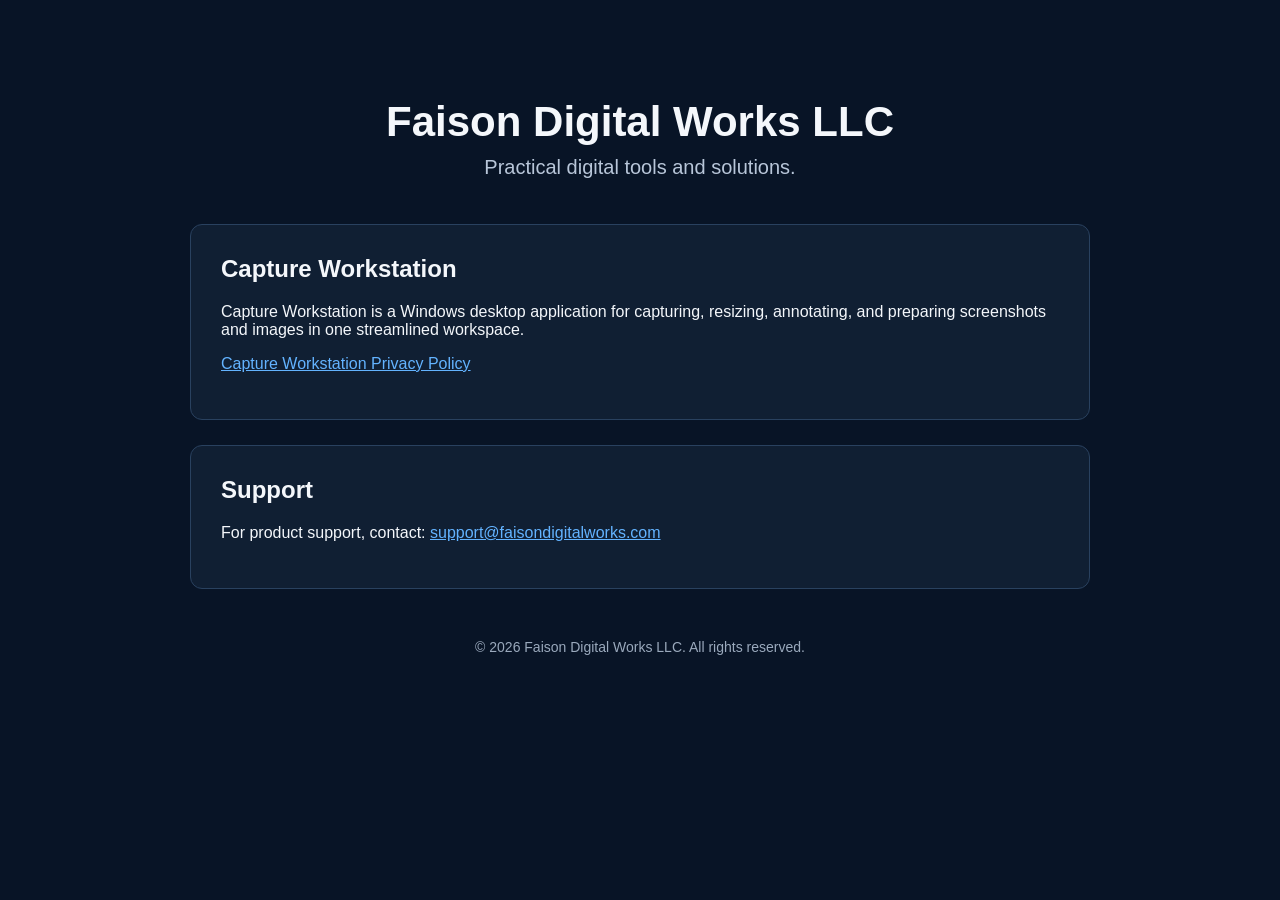
==== index.html @ 3bdb2422 "Create index.html" ====
<!DOCTYPE html>
<html lang="en">
<head>
  <meta charset="UTF-8">
  <meta name="viewport" content="width=device-width, initial-scale=1.0">
  <title>Faison Digital Works LLC</title>
  <style>
    body {
      margin: 0;
      font-family: Arial, Helvetica, sans-serif;
      background: #081426;
      color: #f4f7fb;
    }
    .wrap {
      max-width: 900px;
      margin: auto;
      padding: 70px 25px;
      text-align: center;
    }
    h1 {
      font-size: 42px;
      margin-bottom: 10px;
    }
    .tagline {
      font-size: 20px;
      color: #b8c6d9;
      margin-bottom: 45px;
    }
    .card {
      background: #101f33;
      border: 1px solid #29415f;
      border-radius: 12px;
      padding: 30px;
      margin: 25px 0;
      text-align: left;
    }
    h2 {
      margin-top: 0;
    }
    a {
      color: #63b3ff;
    }
    .footer {
      margin-top: 50px;
      font-size: 14px;
      color: #9aa9bc;
    }
  </style>
</head>

<body>
  <div class="wrap">

    <h1>Faison Digital Works LLC</h1>

    <div class="tagline">
      Practical digital tools and solutions.
    </div>

    <div class="card">
      <h2>Capture Workstation</h2>
      <p>
        Capture Workstation is a Windows desktop application for capturing,
        resizing, annotating, and preparing screenshots and images in one
        streamlined workspace.
      </p>

      <p>
        <a href="privacy.html">Capture Workstation Privacy Policy</a>
      </p>
    </div>

    <div class="card">
      <h2>Support</h2>
      <p>
        For product support, contact:
        <a href="mailto:support@faisondigitalworks.com">
          support@faisondigitalworks.com
        </a>
      </p>
    </div>

    <div class="footer">
      © 2026 Faison Digital Works LLC. All rights reserved.
    </div>

  </div>
</body>
</html>
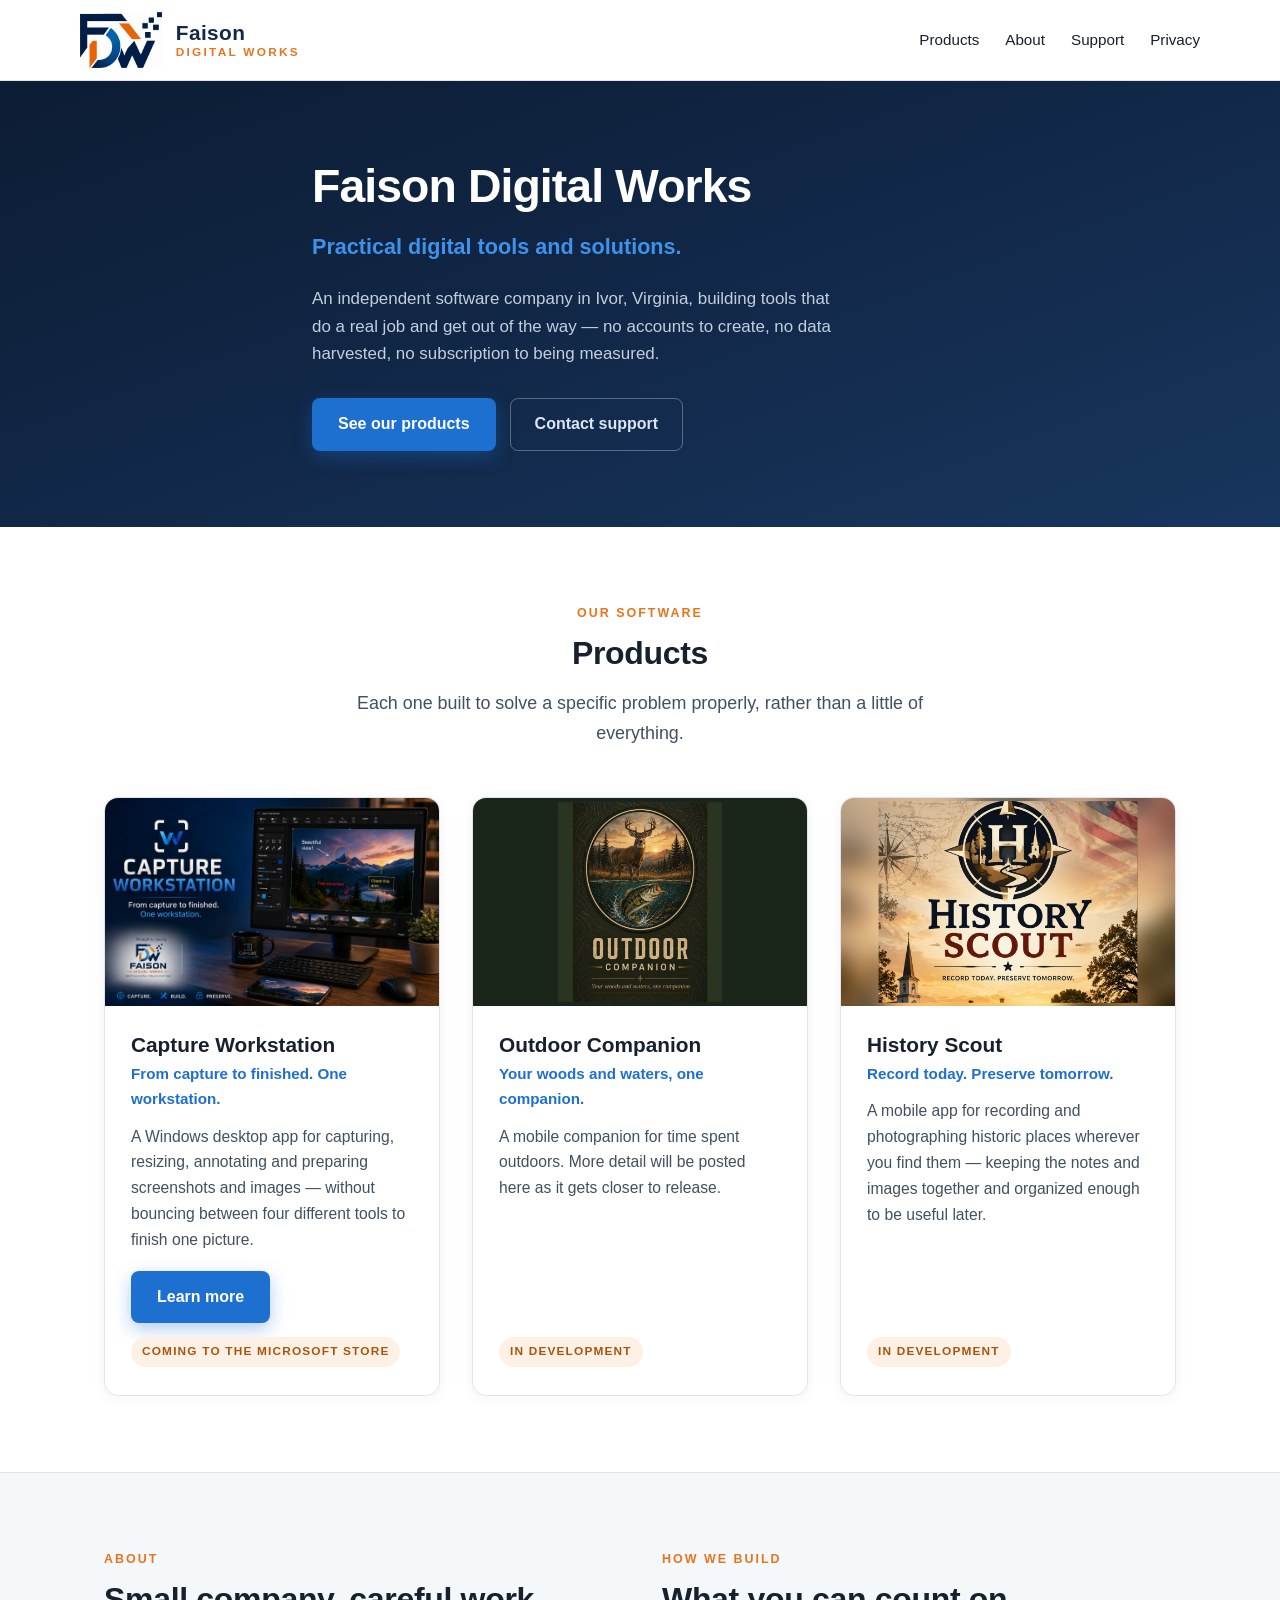
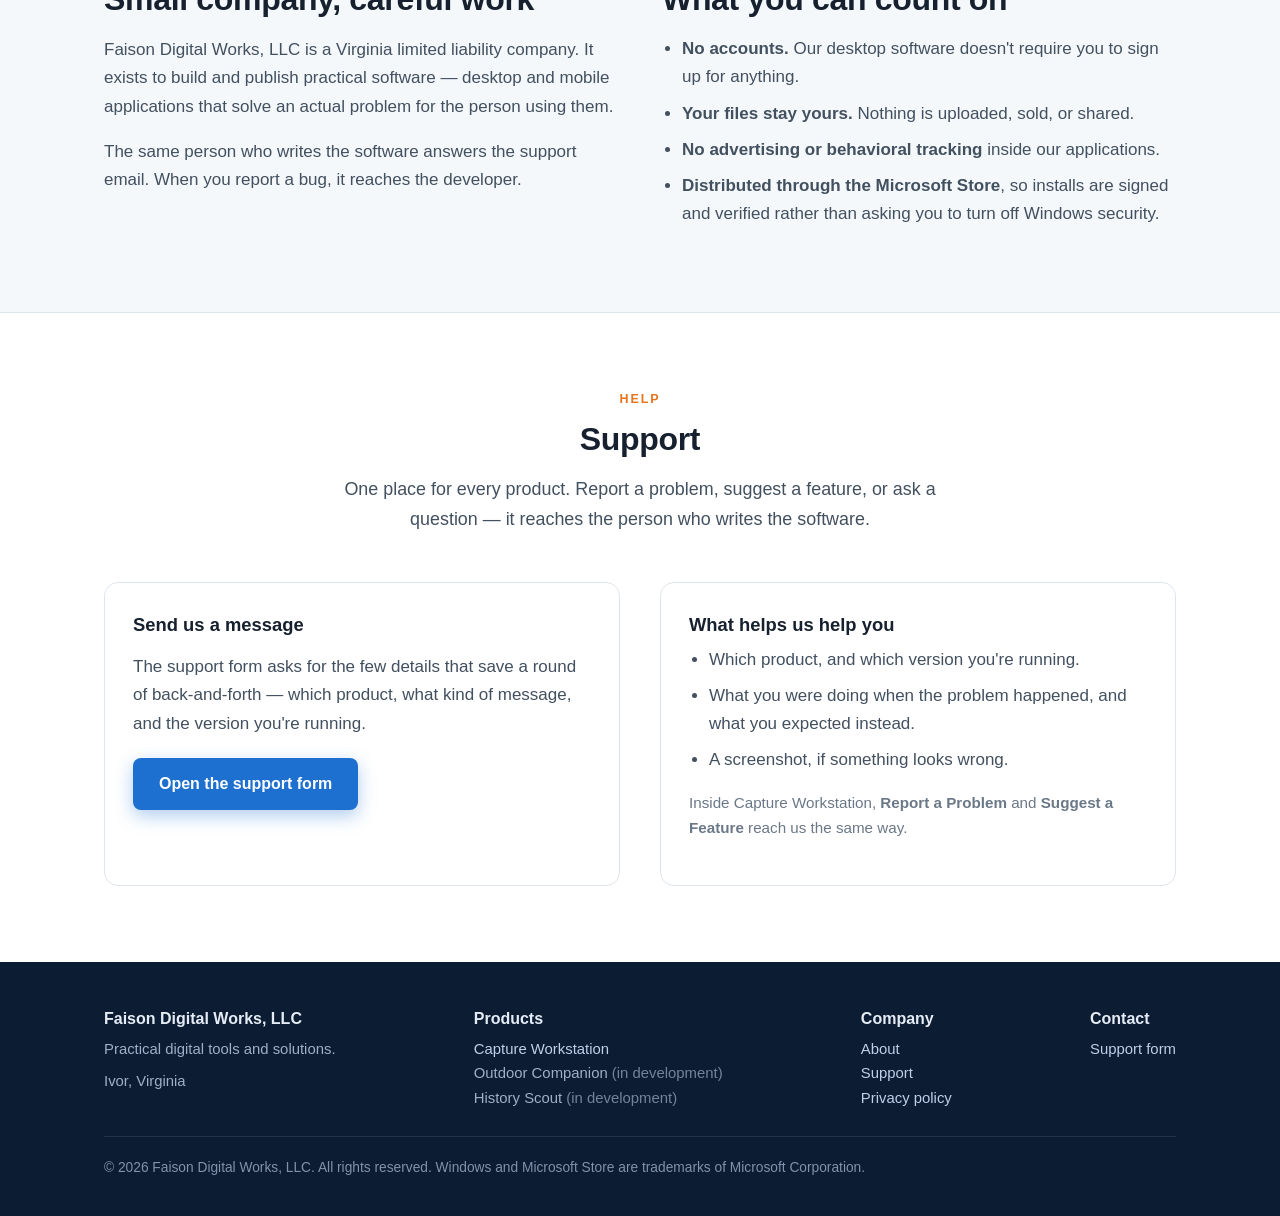
==== commit b8cd21e1: "Add files via upload New site: company home, product pages, support form" ====
--- a/index.html
+++ b/index.html
@@ -1,89 +1,170 @@
 <!DOCTYPE html>
 <html lang="en">
 <head>
-  <meta charset="UTF-8">
-  <meta name="viewport" content="width=device-width, initial-scale=1.0">
-  <title>Faison Digital Works LLC</title>
-  <style>
-    body {
-      margin: 0;
-      font-family: Arial, Helvetica, sans-serif;
-      background: #081426;
-      color: #f4f7fb;
-    }
-    .wrap {
-      max-width: 900px;
-      margin: auto;
-      padding: 70px 25px;
-      text-align: center;
-    }
-    h1 {
-      font-size: 42px;
-      margin-bottom: 10px;
-    }
-    .tagline {
-      font-size: 20px;
-      color: #b8c6d9;
-      margin-bottom: 45px;
-    }
-    .card {
-      background: #101f33;
-      border: 1px solid #29415f;
-      border-radius: 12px;
-      padding: 30px;
-      margin: 25px 0;
-      text-align: left;
-    }
-    h2 {
-      margin-top: 0;
-    }
-    a {
-      color: #63b3ff;
-    }
-    .footer {
-      margin-top: 50px;
-      font-size: 14px;
-      color: #9aa9bc;
-    }
-  </style>
+<meta charset="utf-8">
+<meta name="viewport" content="width=device-width, initial-scale=1">
+<title>Faison Digital Works, LLC — Practical digital tools and solutions</title>
+<meta name="description" content="Faison Digital Works, LLC builds practical Windows and mobile applications, including Capture Workstation. Independent software from Ivor, Virginia.">
+<link rel="icon" href="img/fdw-logo.png">
+<link rel="stylesheet" href="style.css">
 </head>
+<body>
 
-<body>
+<header>
+  <div class="wrap bar">
+    <a class="brand" href="index.html"><img src="img/fdw-mark.png" alt=""><span class="bn"><b>Faison</b><span>Digital Works</span></span></a>
+    <nav>
+      <ul>
+        <li><a href="#products">Products</a></li>
+        <li><a href="#about">About</a></li>
+        <li><a href="support.html">Support</a></li>
+        <li><a href="privacy.html">Privacy</a></li>
+      </ul>
+    </nav>
+  </div>
+</header>
+
+<div class="hero">
+  <div class="wrap hero-center">
+    <h1>Faison Digital Works</h1>
+    <p class="tag">Practical digital tools and solutions.</p>
+    <p>An independent software company in Ivor, Virginia, building tools that do a real job and get out of the way — no accounts to create, no data harvested, no subscription to being measured.</p>
+    <div class="cta-row">
+      <a class="btn" href="#products">See our products</a>
+      <a class="btn-ghost" href="support.html">Contact support</a>
+    </div>
+  </div>
+</div>
+
+<section id="products">
   <div class="wrap">
-
-    <h1>Faison Digital Works LLC</h1>
-
-    <div class="tagline">
-      Practical digital tools and solutions.
+    <div class="section-head">
+      <p class="eyebrow">Our software</p>
+      <h2>Products</h2>
+      <p class="lead">Each one built to solve a specific problem properly, rather than a little of everything.</p>
     </div>
 
-    <div class="card">
-      <h2>Capture Workstation</h2>
-      <p>
-        Capture Workstation is a Windows desktop application for capturing,
-        resizing, annotating, and preparing screenshots and images in one
-        streamlined workspace.
-      </p>
+    <div class="products">
 
-      <p>
-        <a href="privacy.html">Capture Workstation Privacy Policy</a>
-      </p>
+      <article class="product">
+        <div class="thumb"><img src="img/hero.jpg" alt="Capture Workstation"></div>
+        <div class="body">
+          <h3>Capture Workstation</h3>
+          <p class="kicker">From capture to finished. One workstation.</p>
+          <p>A Windows desktop app for capturing, resizing, annotating and preparing screenshots and images — without bouncing between four different tools to finish one picture.</p>
+          <div class="foot">
+            <a class="btn" href="capture-workstation.html">Learn more</a>
+            <span class="badge badge-soon">Coming to the Microsoft Store</span>
+          </div>
+        </div>
+      </article>
+
+      <article class="product">
+        <div class="thumb"><img src="img/outdoor-companion.jpg" alt="Outdoor Companion"></div>
+        <div class="body">
+          <h3>Outdoor Companion</h3>
+          <p class="kicker">Your woods and waters, one companion.</p>
+          <p>A mobile companion for time spent outdoors. More detail will be posted here as it gets closer to release.</p>
+          <div class="foot">
+            <span class="badge badge-soon">In development</span>
+          </div>
+        </div>
+      </article>
+
+      <article class="product">
+        <div class="thumb"><img src="img/history-scout.jpg" alt="History Scout"></div>
+        <div class="body">
+          <h3>History Scout</h3>
+          <p class="kicker">Record today. Preserve tomorrow.</p>
+          <p>A mobile app for recording and photographing historic places wherever you find them — keeping the notes and images together and organized enough to be useful later.</p>
+          <div class="foot">
+            <span class="badge badge-soon">In development</span>
+          </div>
+        </div>
+      </article>
+
+    </div>
+  </div>
+</section>
+
+<section class="soft" id="about">
+  <div class="wrap">
+    <div class="two-col">
+      <div>
+        <p class="eyebrow">About</p>
+        <h2>Small company, careful work</h2>
+        <p>Faison Digital Works, LLC is a Virginia limited liability company. It exists to build and publish practical software — desktop and mobile applications that solve an actual problem for the person using them.</p>
+        <p>The same person who writes the software answers the support email. When you report a bug, it reaches the developer.</p>
+      </div>
+      <div>
+        <p class="eyebrow">How we build</p>
+        <h2>What you can count on</h2>
+        <ul class="plain">
+          <li><strong>No accounts.</strong> Our desktop software doesn't require you to sign up for anything.</li>
+          <li><strong>Your files stay yours.</strong> Nothing is uploaded, sold, or shared.</li>
+          <li><strong>No advertising or behavioral tracking</strong> inside our applications.</li>
+          <li><strong>Distributed through the Microsoft Store</strong>, so installs are signed and verified rather than asking you to turn off Windows security.</li>
+        </ul>
+      </div>
+    </div>
+  </div>
+</section>
+
+<section id="support">
+  <div class="wrap">
+    <div class="section-head">
+      <p class="eyebrow">Help</p>
+      <h2>Support</h2>
+      <p class="lead">One place for every product. Report a problem, suggest a feature, or ask a question — it reaches the person who writes the software.</p>
     </div>
 
-    <div class="card">
-      <h2>Support</h2>
-      <p>
-        For product support, contact:
-        <a href="mailto:support@faisondigitalworks.com">
-          support@faisondigitalworks.com
-        </a>
-      </p>
+    <div class="support-grid">
+      <div class="panel">
+        <h3>Send us a message</h3>
+        <p>The support form asks for the few details that save a round of back-and-forth — which product, what kind of message, and the version you're running.</p>
+        <p style="margin-top:20px"><a class="btn" href="support.html">Open the support form</a></p>
+      </div>
+      <div class="panel">
+        <h3>What helps us help you</h3>
+        <ul class="plain">
+          <li>Which product, and which version you're running.</li>
+          <li>What you were doing when the problem happened, and what you expected instead.</li>
+          <li>A screenshot, if something looks wrong.</li>
+        </ul>
+        <p style="margin-top:16px;font-size:.95rem;color:var(--muted)">Inside Capture Workstation, <strong>Report a Problem</strong> and <strong>Suggest a Feature</strong> reach us the same way.</p>
+      </div>
     </div>
+  </div>
+</section>
 
-    <div class="footer">
-      © 2026 Faison Digital Works LLC. All rights reserved.
+<footer>
+  <div class="wrap">
+    <div class="cols">
+      <div>
+        <div class="co">Faison Digital Works, LLC</div>
+        <div>Practical digital tools and solutions.</div>
+        <div style="margin-top:8px">Ivor, Virginia</div>
+      </div>
+      <div>
+        <div class="co">Products</div>
+        <div><a href="capture-workstation.html">Capture Workstation</a></div>
+        <div>Outdoor Companion <span style="opacity:.7">(in development)</span></div>
+        <div>History Scout <span style="opacity:.7">(in development)</span></div>
+      </div>
+      <div>
+        <div class="co">Company</div>
+        <div><a href="#about">About</a></div>
+        <div><a href="support.html">Support</a></div>
+        <div><a href="privacy.html">Privacy policy</a></div>
+      </div>
+      <div>
+        <div class="co">Contact</div>
+        <div><a href="support.html">Support form</a></div>
+      </div>
     </div>
+    <div class="fine">© 2026 Faison Digital Works, LLC. All rights reserved. Windows and Microsoft Store are trademarks of Microsoft Corporation.</div>
+  </div>
+</footer>
 
-  </div>
 </body>
 </html>
--- a/style.css
+++ b/style.css
@@ -0,0 +1,208 @@
+/* Faison Digital Works, LLC — site styles */
+
+:root{
+  --navy:#12294a;
+  --navy-deep:#0c1c33;
+  --blue:#1d6fd0;
+  --blue-light:#3f92ea;
+  --orange:#e8741c;
+  --ink:#16202e;
+  --body:#42505f;
+  --muted:#6b7887;
+  --line:#dfe5ec;
+  --bg:#ffffff;
+  --bg-soft:#f5f8fb;
+  --radius:14px;
+  --wrap:1120px;
+}
+*{box-sizing:border-box}
+html{scroll-behavior:smooth}
+body{
+  margin:0;
+  font-family:"Segoe UI",-apple-system,BlinkMacSystemFont,Roboto,Helvetica,Arial,sans-serif;
+  color:var(--body);
+  background:var(--bg);
+  line-height:1.65;
+  font-size:17px;
+  -webkit-font-smoothing:antialiased;
+}
+img{max-width:100%;display:block}
+a{color:var(--blue);text-decoration:none}
+a:hover{text-decoration:underline}
+.wrap{max-width:var(--wrap);margin:0 auto;padding:0 24px}
+h1,h2,h3{color:var(--ink);line-height:1.25;margin:0 0 .5em}
+h2{font-size:2rem;letter-spacing:-.01em}
+h3{font-size:1.15rem}
+
+/* ---------- header ---------- */
+header{
+  border-bottom:1px solid var(--line);
+  position:sticky;top:0;z-index:50;
+  background:rgba(255,255,255,.94);
+  backdrop-filter:saturate(180%) blur(8px);
+}
+.bar{display:flex;align-items:center;justify-content:space-between;gap:24px;padding:12px 0}
+.brand{display:flex;align-items:center;gap:14px}
+.brand:hover{text-decoration:none}
+.brand img{height:56px;width:auto}
+.brand .bn{display:flex;flex-direction:column;line-height:1.12}
+.brand .bn b{color:var(--navy);font-size:1.3rem;font-weight:800;letter-spacing:.02em}
+.brand .bn span{color:var(--orange);font-size:.74rem;font-weight:700;letter-spacing:.19em;text-transform:uppercase;margin-top:2px}
+nav ul{display:flex;gap:26px;list-style:none;margin:0;padding:0;font-size:.95rem}
+nav a{color:var(--ink);font-weight:500}
+@media(max-width:760px){
+  nav ul{gap:15px;font-size:.85rem}
+  .brand img{height:46px}
+  .brand .bn b{font-size:1.08rem}
+  .brand .bn span{font-size:.66rem;letter-spacing:.15em}
+  .bar{gap:12px}
+}
+@media(max-width:560px){
+  nav ul{gap:12px;font-size:.78rem}
+  .brand img{height:42px}
+  .brand .bn{display:none}
+  .wrap{padding:0 16px}
+}
+
+/* ---------- hero ---------- */
+.hero{
+  background:linear-gradient(160deg,var(--navy-deep) 0%,var(--navy) 55%,#17365e 100%);
+  color:#e8eef6;
+  padding:76px 0;
+}
+.hero h1{color:#fff;font-size:2.9rem;letter-spacing:-.02em;margin-bottom:.3em}
+.hero .tag{font-size:1.35rem;color:var(--blue-light);font-weight:600;margin:0 0 20px}
+.hero p{color:#c2cfdf;font-size:1.06rem}
+.hero-grid{display:grid;grid-template-columns:1fr 1fr;gap:48px;align-items:center}
+.hero-grid p{max-width:46ch}
+.hero-img img{border-radius:12px;box-shadow:0 24px 60px rgba(0,0,0,.45)}
+.hero-center{max-width:44rem}
+.hero-center p{max-width:56ch}
+.pills{display:flex;gap:22px;flex-wrap:wrap;margin:26px 0 0;padding:0;list-style:none}
+.pills li{font-size:.82rem;letter-spacing:.14em;text-transform:uppercase;color:#8fb4de;font-weight:700}
+.cta-row{display:flex;gap:14px;flex-wrap:wrap;margin-top:30px;align-items:center}
+.btn{
+  display:inline-block;background:var(--blue);color:#fff;font-weight:600;
+  padding:13px 26px;border-radius:8px;font-size:1rem;
+  box-shadow:0 6px 18px rgba(29,111,208,.35);
+}
+.btn:hover{background:#1a63ba;text-decoration:none;color:#fff}
+.btn-ghost{
+  display:inline-block;border:1px solid rgba(255,255,255,.3);color:#dbe6f3;
+  padding:12px 24px;border-radius:8px;font-weight:600;font-size:1rem;
+}
+.btn-ghost:hover{border-color:rgba(255,255,255,.6);text-decoration:none;color:#fff}
+.btn-note{font-size:.9rem;color:#94a7bd}
+@media(max-width:860px){
+  .hero{padding:52px 0}
+  .hero-grid{grid-template-columns:1fr;gap:32px}
+  .hero h1{font-size:2.2rem}
+  .hero .tag{font-size:1.15rem}
+}
+
+/* ---------- sections ---------- */
+section{padding:76px 0}
+.soft{background:var(--bg-soft);border-top:1px solid var(--line);border-bottom:1px solid var(--line)}
+.lead{font-size:1.12rem;max-width:62ch;margin:0 auto 8px;text-align:center;color:var(--body)}
+.section-head{text-align:center;margin-bottom:48px}
+.eyebrow{text-transform:uppercase;letter-spacing:.16em;font-size:.78rem;font-weight:700;color:var(--orange);margin:0 0 10px}
+
+/* ---------- product cards (home) ---------- */
+.products{display:grid;grid-template-columns:repeat(auto-fit,minmax(300px,1fr));gap:32px}
+.product{
+  border:1px solid var(--line);border-radius:var(--radius);overflow:hidden;background:#fff;
+  display:flex;flex-direction:column;
+  box-shadow:0 2px 14px rgba(18,41,74,.05);
+}
+.product .thumb{background:var(--navy-deep);aspect-ratio:16/10;overflow:hidden}
+.product .thumb img{width:100%;height:100%;object-fit:cover}
+.product .thumb.placeholder{
+  display:flex;align-items:center;justify-content:center;
+  background:linear-gradient(150deg,#16304f,#0e2038);
+}
+.product .thumb.placeholder svg{width:56px;height:56px;stroke:#4a7fb5;fill:none;stroke-width:1.4}
+.product .body{padding:26px 26px 28px;flex:1;display:flex;flex-direction:column}
+.product h3{font-size:1.3rem;margin-bottom:.15em}
+.product .kicker{font-size:.95rem;color:var(--blue);font-weight:600;margin:0 0 12px}
+.product p{margin:0 0 18px;font-size:.98rem}
+.product .foot{margin-top:auto;display:flex;align-items:center;gap:14px;flex-wrap:wrap}
+.badge{
+  display:inline-block;font-size:.74rem;font-weight:700;letter-spacing:.1em;text-transform:uppercase;
+  padding:5px 11px;border-radius:100px;
+}
+.badge-soon{background:#fdf0e4;color:#a9550f}
+.badge-live{background:#e6f4ec;color:#1c6b3f}
+@media(max-width:860px){.products{grid-template-columns:1fr}}
+
+/* ---------- features ---------- */
+.features{display:grid;grid-template-columns:repeat(3,1fr);gap:28px}
+.card{background:#fff;border:1px solid var(--line);border-radius:var(--radius);padding:26px 24px}
+.card h3{margin-bottom:.4em}
+.card p{margin:0;font-size:.97rem;color:var(--body)}
+.ico{width:38px;height:38px;border-radius:9px;background:#eaf2fc;display:flex;align-items:center;justify-content:center;margin-bottom:14px}
+.ico svg{width:20px;height:20px;stroke:var(--blue);fill:none;stroke-width:1.9;stroke-linecap:round;stroke-linejoin:round}
+@media(max-width:860px){.features{grid-template-columns:1fr}}
+
+/* ---------- screenshots ---------- */
+.shots{display:grid;gap:40px}
+.shot{border:1px solid var(--line);border-radius:var(--radius);overflow:hidden;background:#fff;box-shadow:0 2px 14px rgba(18,41,74,.06)}
+.shot img{width:100%}
+.shot figcaption{padding:16px 20px;font-size:.95rem;color:var(--muted);border-top:1px solid var(--line)}
+.shot figcaption strong{color:var(--ink);font-weight:600}
+.shot-pair{display:grid;grid-template-columns:1.55fr 1fr;gap:40px;align-items:start}
+@media(max-width:860px){.shot-pair{grid-template-columns:1fr}}
+.made-with{text-align:center;font-size:.95rem;color:var(--muted);margin-top:36px;font-style:italic}
+
+/* ---------- panels / support ---------- */
+.support-grid{display:grid;grid-template-columns:1fr 1fr;gap:40px}
+.panel{background:#fff;border:1px solid var(--line);border-radius:var(--radius);padding:30px 28px}
+.panel h3{margin-top:0}
+.mail{display:inline-block;font-weight:600;font-size:1.05rem;margin-top:6px}
+ul.plain{margin:0;padding-left:20px}
+ul.plain li{margin-bottom:8px}
+@media(max-width:860px){.support-grid{grid-template-columns:1fr}}
+
+/* ---------- footer ---------- */
+footer{background:var(--navy-deep);color:#9db0c7;padding:44px 0 36px;font-size:.93rem}
+footer .cols{display:flex;justify-content:space-between;gap:32px;flex-wrap:wrap;align-items:flex-start}
+footer a{color:#bcd0e8}
+footer .co{color:#e5ecf5;font-weight:600;font-size:1rem;margin-bottom:4px}
+footer .fine{margin-top:26px;padding-top:20px;border-top:1px solid rgba(255,255,255,.1);font-size:.86rem;color:#7f93aa}
+
+/* ---------- misc ---------- */
+.crumb{font-size:.9rem;color:#94a7bd;margin:0 0 14px}
+.crumb a{color:#a8c1de}
+.two-col{display:grid;grid-template-columns:1fr 1fr;gap:44px;align-items:start}
+@media(max-width:860px){.two-col{grid-template-columns:1fr;gap:28px}}
+
+/* ---------- forms ---------- */
+.form-wrap{max-width:760px;margin:0 auto}
+.field{margin-bottom:22px}
+.field label{
+  display:block;font-weight:600;color:var(--ink);font-size:.95rem;margin-bottom:7px;
+}
+.field .hint{font-weight:400;color:var(--muted);font-size:.88rem}
+.field input[type=text],
+.field input[type=email],
+.field select,
+.field textarea{
+  width:100%;font:inherit;font-size:1rem;color:var(--ink);
+  background:#fff;border:1px solid #c9d3de;border-radius:9px;
+  padding:12px 14px;transition:border-color .15s, box-shadow .15s;
+}
+.field textarea{min-height:170px;resize:vertical;line-height:1.6}
+.field input:focus,.field select:focus,.field textarea:focus{
+  outline:none;border-color:var(--blue);box-shadow:0 0 0 3px rgba(29,111,208,.16);
+}
+.field-row{display:grid;grid-template-columns:1fr 1fr;gap:22px}
+@media(max-width:640px){.field-row{grid-template-columns:1fr}}
+.form-actions{display:flex;align-items:center;gap:18px;flex-wrap:wrap;margin-top:28px}
+button.btn{border:0;cursor:pointer;font-family:inherit}
+.form-note{font-size:.9rem;color:var(--muted);margin-top:26px;line-height:1.6}
+.honey{position:absolute;left:-9999px;width:1px;height:1px;overflow:hidden}
+.req{color:var(--orange);font-weight:700}
+.setup-warn{
+  background:#fff6e9;border:1px solid #f0d3ab;border-left:5px solid var(--orange);
+  border-radius:10px;padding:18px 22px;margin-bottom:34px;font-size:.95rem;color:#6b4a1e;
+}
+.setup-warn strong{color:#8a5a12}
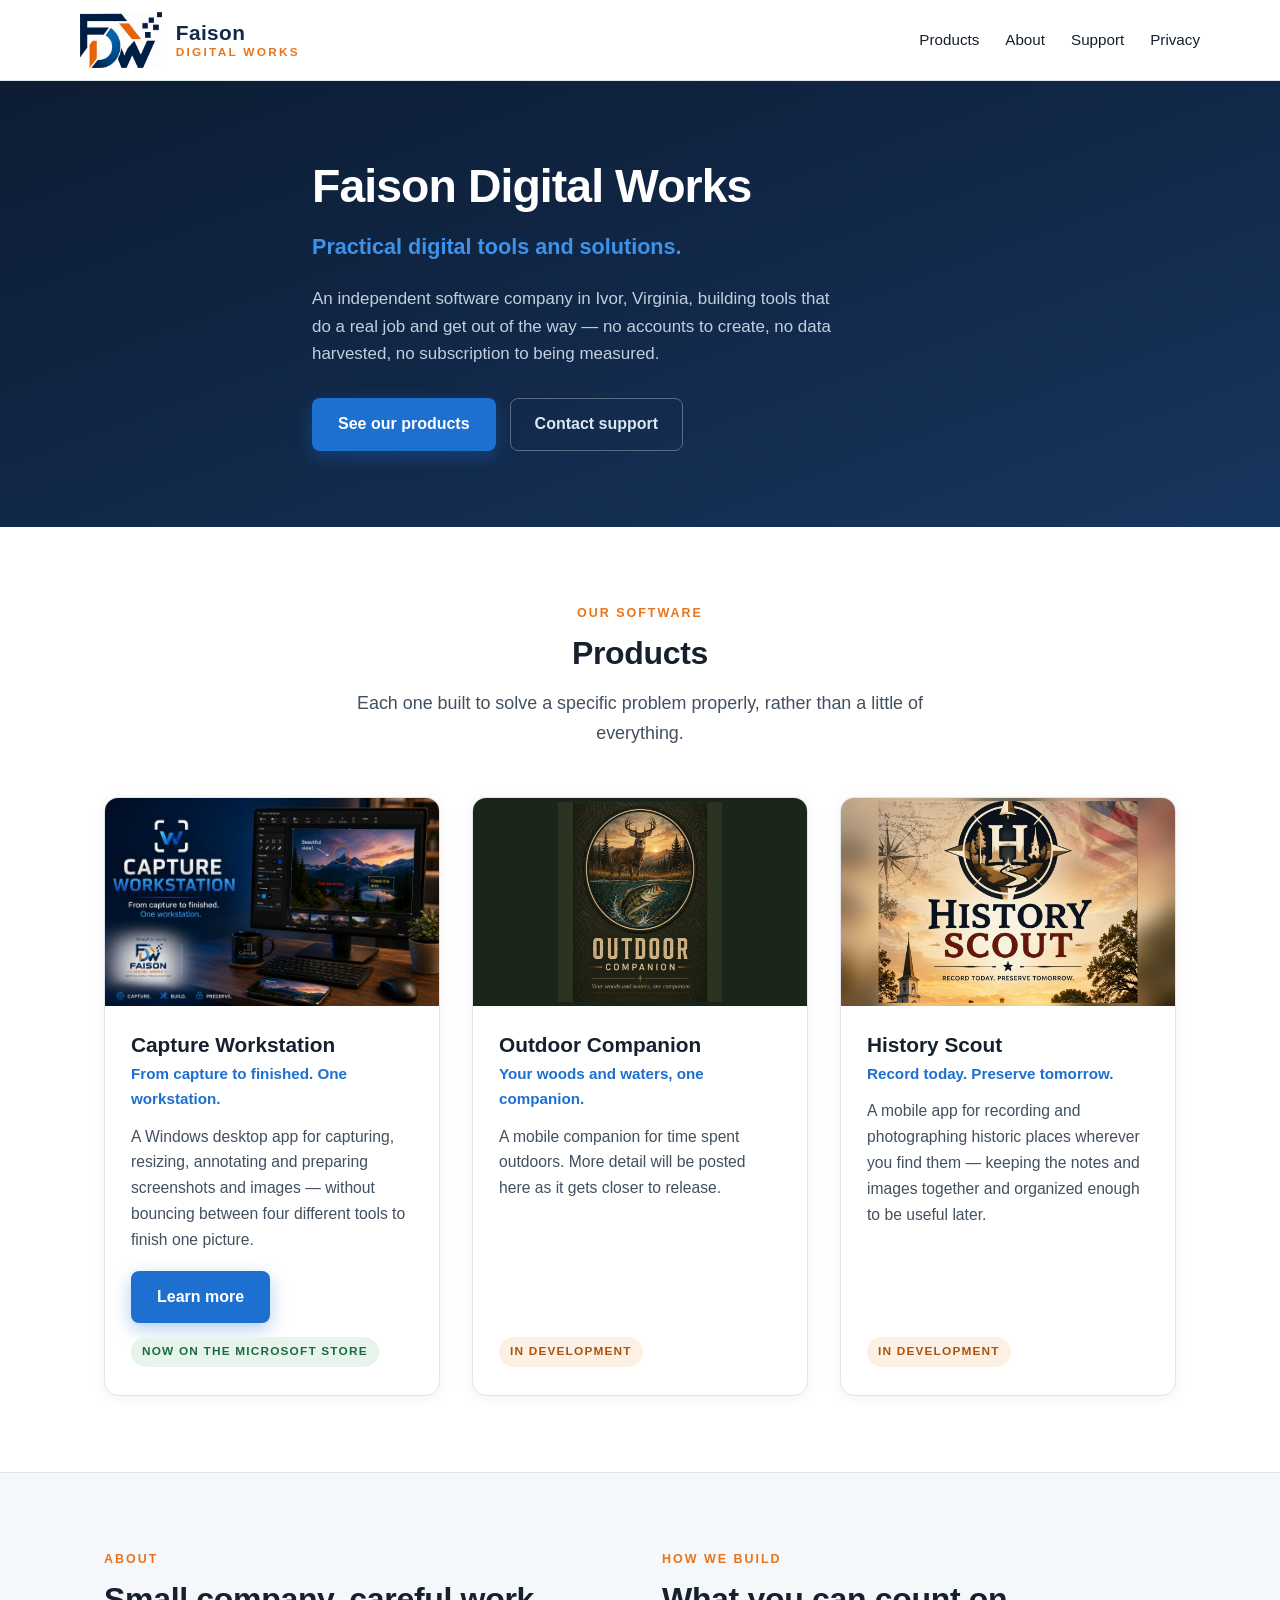
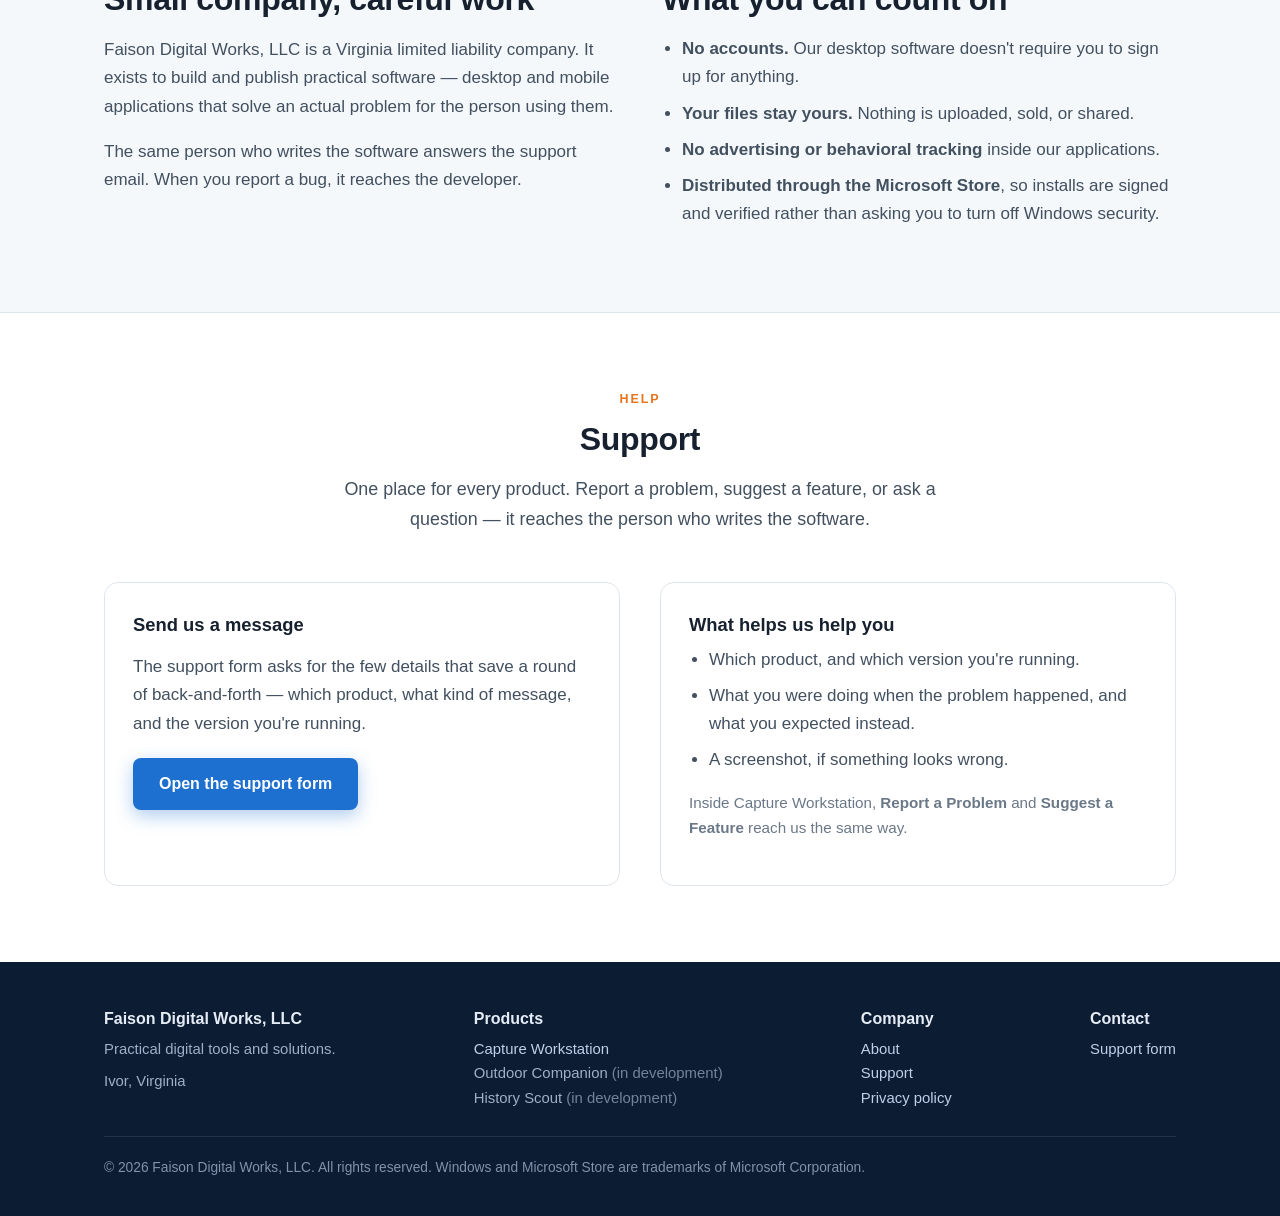
==== commit 19efbf49: "Capture Workstation is live on the Microsoft Store Home page: the grey "Coming to the Microsoft Stor" ====
--- a/index.html
+++ b/index.html
@@ -54,7 +54,7 @@
           <p>A Windows desktop app for capturing, resizing, annotating and preparing screenshots and images — without bouncing between four different tools to finish one picture.</p>
           <div class="foot">
             <a class="btn" href="capture-workstation.html">Learn more</a>
-            <span class="badge badge-soon">Coming to the Microsoft Store</span>
+            <a class="badge badge-live" href="https://apps.microsoft.com/detail/9plr3jsb3f2g">Now on the Microsoft Store</a>
           </div>
         </div>
       </article>
